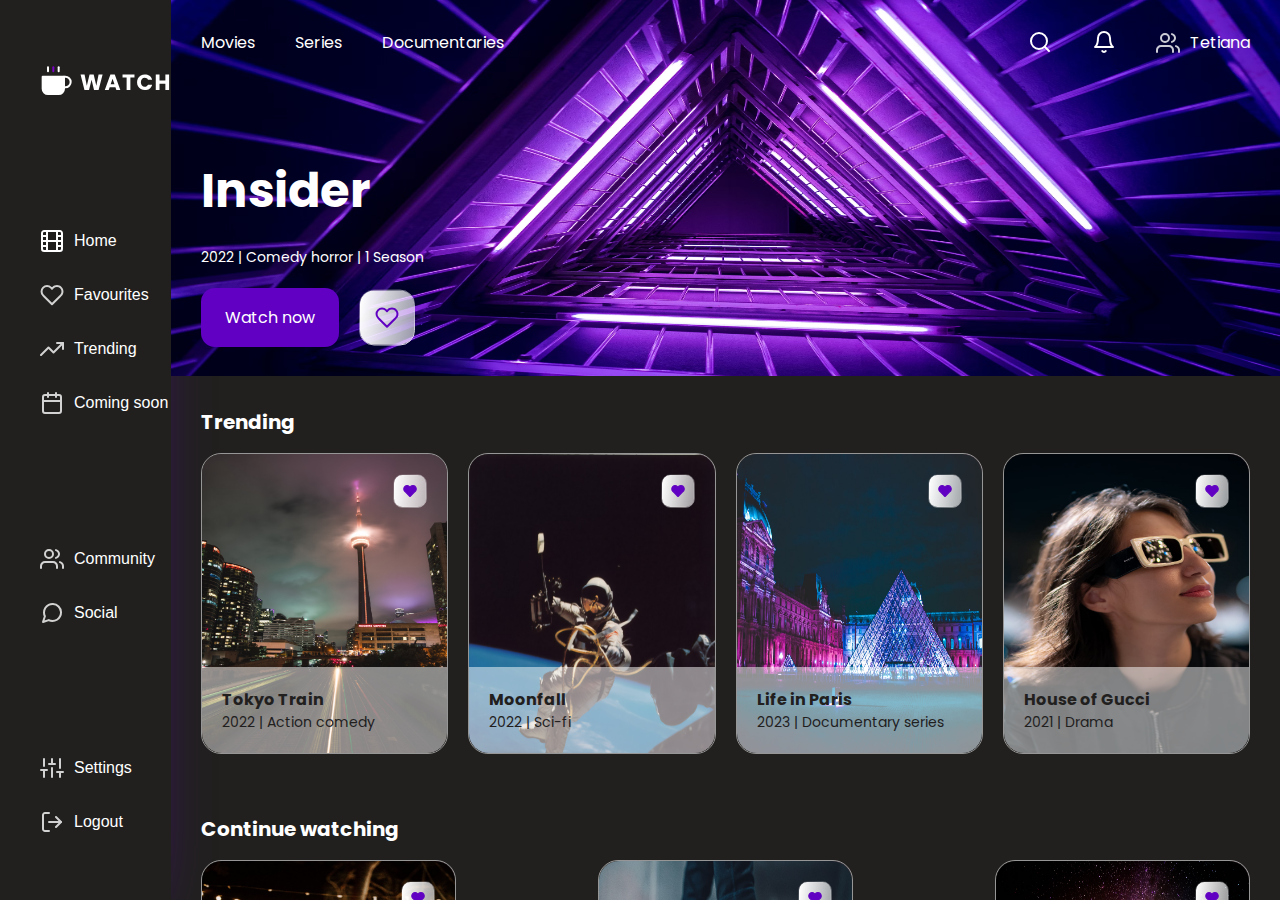
==== index.html @ 1ca27b50 "first commit" ====
<!DOCTYPE html>
<html lang="pt-br">

<head>
    <meta charset="UTF-8">
    <meta name="viewport" content="width=device-width, initial-scale=1.0">
    <link rel="preconnect" href="https://fonts.googleapis.com">
    <link rel="preconnect" href="https://fonts.gstatic.com" crossorigin>
    <link href="https://fonts.googleapis.com/css2?family=Poppins:wght@400;500&display=swap" rel="stylesheet">
    <link rel="stylesheet" href="./src/styles/style.css">
    <title>Watch</title>
</head>

<body>
    <div class="container">
        <div class="sidebar">
            <nav>
                <ul>
                    <li><a href="#"><img src="./src/img/logo.svg" alt="Logotipo Watch"></a></li>
                </ul>
                <ul>
                    <li><a href="#"><img src="./src/img/icons/film.svg" alt="icon filme">
                            <p> Home</p>
                        </a></li>
                    <li><a href="#"><img src="./src/img/icons/heart.svg" alt="icon coracao">
                            <p> Favourites</p>
                        </a></li>
                    <li><a href="#"><img src="./src/img/icons/trending-up.svg" alt="icon trending"> Trending</a></li>
                    <li><a href="#"><img src="./src/img/icons/calendar.svg" alt="icon calendar"> Coming soon</a></li>
                </ul>
                <ul>
                    <li><a href="#"><img src="./src/img/icons/users.svg" alt="icon users"> Community</a></li>
                    <li><a href="#"><img src="./src/img/icons/message-circle.svg" alt="icon message"> Social</a></li>
                </ul>
                <ul>
                    <li><a href="#"><img src="./src/img/icons/sliders.svg" alt="icon users"> Settings</a></li>
                    <li><a href="#"><img src="./src/img/icons/log-out.svg" alt="icon message"> Logout</a></li>
                </ul>
            </nav>
        </div>
        <main class="content">
            <section class="banner">
                <header class="menus">
                    <ul>
                        <li><a href="#">Movies</a></li>
                        <li><a href="#">Series</a></li>
                        <li><a href="#">Documentaries</a></li>
                    </ul>
                    <ul>
                        <li><a href="#"><img src="./src/img/icons/search.svg" alt="icon users"></a></li>
                        <li><a href="#"><img src="./src/img/icons/bell.svg" alt="icon message"></a></li>
                        <li><a href="#"><img src="./src/img/icons/users.svg" alt="icon message">
                                <p>Tetiana</p>
                            </a></li>
                    </ul>
                </header>
                <article class="filme-selecionado">
                    <h1>Insider</h1>
                    <p>2022 | Comedy horror | 1 Season</p>
                    <div class="buttons">
                        <a href="#">Watch now</a>
                        <img src="./src/img/icons/like.svg" alt="like icon">
                    </div>
                </article>
            </section>
            <section class="trending">
                <h2>Trending</h2>
                <div class="cards">

                    <article class="card">
                        <img class="backgroundImage" src="./src/img/pista.avif" alt="">
                        <a class="botao-like" href="#"><img src="./src/img/icons/likeButton.svg"
                                alt="Botao de like"></a>
                        <div class="description">
                            <h3>Tokyo Train</h3>
                            <p>2022 | Action comedy</p>
                        </div>
                    </article>

                    <article class="card">
                        <img class="backgroundImage" src="./src/img/astronalta.avif" alt="">
                        <a class="botao-like" href="#"><img src="./src/img/icons/likeButton.svg"
                                alt="Botao de like"></a>
                        <div class="description">
                            <h3>Moonfall</h3>
                            <p>2022 | Sci-fi</p>
                        </div>
                    </article>


                    <article class="card">
                        <img class="backgroundImage" src="./src/img/louvre.avif" alt="">
                        <a class="botao-like" href="#"><img src="./src/img/icons/likeButton.svg"
                                alt="Botao de like"></a>
                        <div class="description">
                            <h3>Life in Paris</h3>
                            <p>2023 | Documentary series</p>
                        </div>
                    </article>

                    <article class="card">
                        <img class="backgroundImage" src="./src/img/mulher-oculos.avif" alt="">
                        <a class="botao-like" href="#"><img src="./src/img/icons/likeButton.svg"
                                alt="Botao de like"></a>
                        <div class="description">
                            <h3>House of Gucci</h3>
                            <p>2021 | Drama</p>
                        </div>
                    </article>





                </div>
            </section>
            <section class="trending">
                <h2>Continue watching</h2>
                <div class="cards">
                    <article class="card">
                        <img class="backgroundImage" src="./src/img/casal.avif" alt="">
                        <a class="botao-like" href="#"><img src="./src/img/icons/likeButton.svg"
                                alt="Botao de like"></a>
                        <div class="description">
                            <h3>Tokyo Train</h3>
                            <p>2022 | Action comedy</p>
                        </div>
                    </article>
                    <article class="card">
                        <img class="backgroundImage" src="./src/img/skate.avif" alt="">
                        <a class="botao-like" href="#"><img src="./src/img/icons/likeButton.svg"
                                alt="Botao de like"></a>
                        <div class="description">
                            <h3>Moonfall</h3>
                            <p>2022 | Sci-fi</p>
                        </div>
                    </article>
                    <article class="card">
                        <img class="backgroundImage" src="./src/img/espaco.avif" alt="">
                        <a class="botao-like" href="#"><img src="./src/img/icons/likeButton.svg"
                                alt="Botao de like"></a>
                        <div class="description">
                            <h3>Life in Paris</h3>
                            <p>2023 | Documentary series</p>
                        </div>
                    </article>
                </div>
            </section>
        </main>
    </div>
</body>

</html>
---- src/styles/style.css ----
@import url('./resete.css');

:root {
    --purple: #6100C2;
    --light-purple: #7900C2;
    --dark: #21201E;
    --white: #FFFFFF;
    --gray: #969696;
}

html,
body {
    height: 100%;
    background-color: var(--dark);
}

.container {
    display: flex;
    height: 100%;
}

.sidebar {
    box-shadow: -40px 0px 73px #6100C2;
    width: 15%;
}

.sidebar nav {
    height: 100%;
    display: flex;
    flex-direction: column;
    justify-content: space-around;
}

.sidebar nav ul {
    margin-left: 40px;
    display: flex;
    flex-direction: column;
    gap: 30px;
}

.sidebar nav ul li {
    display: flex;
}

.sidebar nav ul li a {
    display: flex;
    gap: 10px;
    align-items: center;
    color: var(--white);
    font-size: 16px;
}

.sidebar nav ul li a:hover {
    font-weight: bold;
}

.content {
    overflow-y: auto;
    max-height: 100vh;
    width: 100%;
}

.banner {
    display: flex;
    flex-direction: column;
    padding: 30px;
    color: var(--white);
    font-family: 'Poppins', sans-serif;
    background: url('./../img/backgroundImage.avif');
    background-size: 100% 376px;
    background-repeat: no-repeat;
    width: 100%;
}

.menus {
    display: flex;
    justify-content: space-between;
    align-items: center;
}

.menus ul {
    display: flex;
    gap: 40px;
}

.menus ul li a {
    display: flex;
    gap: 10px;
    align-items: center;
}

.filme-selecionado {
    display: flex;
    margin-top: 100px;
    font-family: 'Poppins', sans-serif;
    gap: 20px;
    flex-direction: column;
}

.filme-selecionado h1 {
    font-size: 48px;
    font-weight: bolder;
}

.filme-selecionado p {
    font-size: 14px;
}

.filme-selecionado .buttons {
    display: flex;
    gap: 20px;
}

.filme-selecionado .buttons a {
    padding: 17px 24px;
    background-color: var(--purple);
    color: var(--white);
    border-radius: 14px;
}


/* trends */

.trending {
    padding: 30px;
    color: var(--white);
    font-family: 'Poppins', sans-serif;
}

.trending h2 {
    font-size: 20px;
    margin-bottom: 16px;
}

.trending .cards {
    display: flex;
    justify-content: space-between;
    gap: 20px;
}

.trending .cards .card {
    position: relative;
    width: 255px;
    height: 301px;
    background: url('./../img/pista.avif') no-repeat center / cover;
    border-radius: 20px;
    border: 1px solid var(--gray);
}

.trending .cards .card .backgroundImage {
    width: 100%;
    height: 100%;
    z-index: -1;
    border-radius: 20px;
}

.trending .cards .card .botao-like {
    position: absolute;
    right: 20px;
    top: 20px;
}

.trending .cards .card .description {
    position: absolute;
    bottom: 0px;
    width: 100%;
    height: 86px;
    padding: 20px;
    background-color: rgba(255, 255, 255, 0.5);
    border-radius: 0 0 20px 20px;
    /* filter: blur(20px); */
}

.trending .cards .card .description h3 {
    font-size: 16px;
    color: var(--dark);
}

.trending .cards .card .description p {
    font-size: 14px;
    color: var(--dark);
}
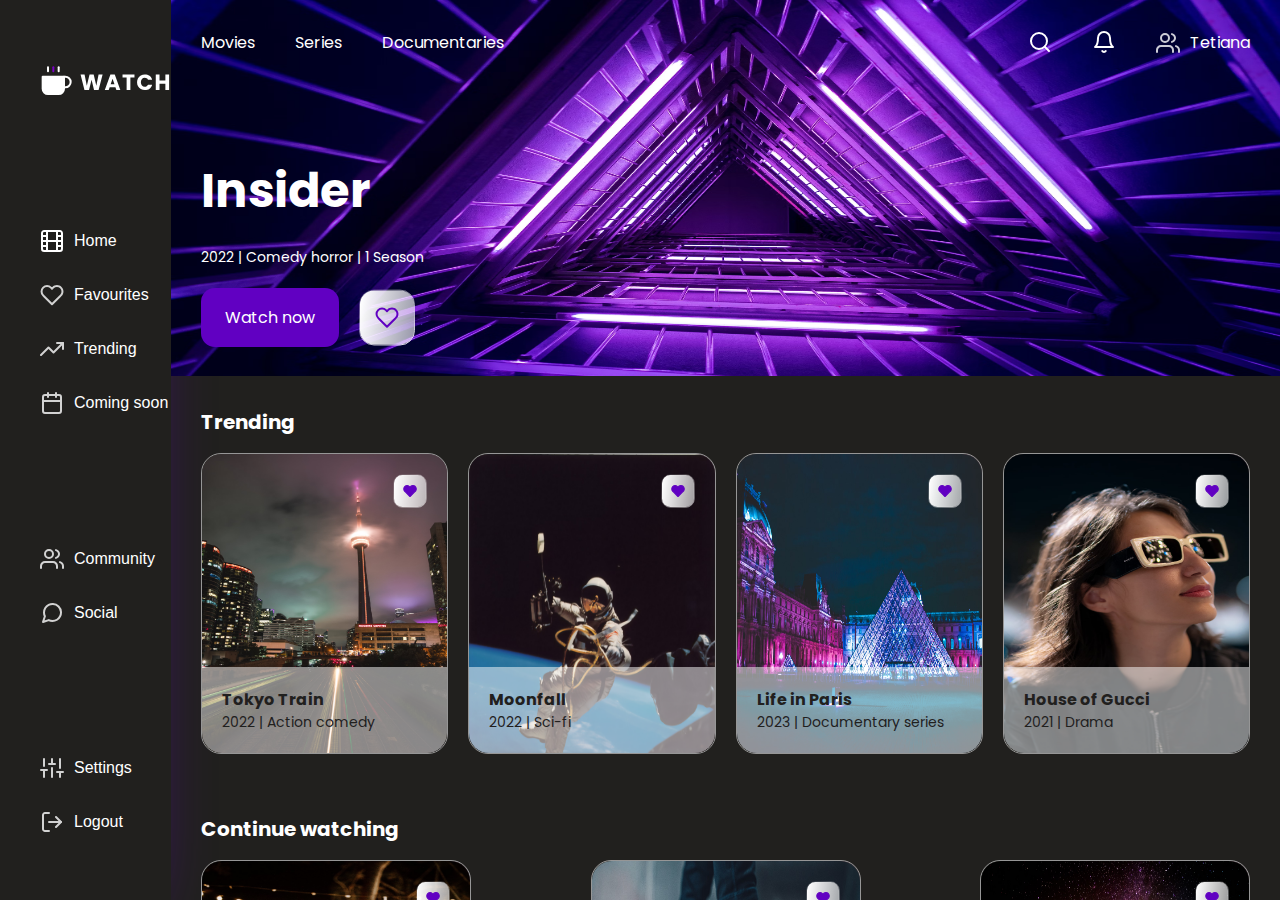
==== commit 0e7b0340: "ajsutes" ====
--- a/index.html
+++ b/index.html
@@ -1,3 +1,4 @@
+<!-- https://www.figma.com/file/jddOmf5Vt62DYw56huKoHR/Movie-Streaming-Web-App-UI-(Community)?type=design&node-id=0-1&mode=design&t=sdcqLfSur5XAWLbe-0 -->
 <!DOCTYPE html>
 <html lang="pt-br">
 
@@ -16,25 +17,30 @@
         <div class="sidebar">
             <nav>
                 <ul>
-                    <li><a href="#"><img src="./src/img/logo.svg" alt="Logotipo Watch"></a></li>
+                    <li><a href="index.html"><img src="./src/img/logo.svg" alt="Logotipo Watch"></a></li>
                 </ul>
                 <ul>
-                    <li><a href="#"><img src="./src/img/icons/film.svg" alt="icon filme">
+                    <li><a href="index.html"><img src="./src/img/icons/film.svg" alt="icon filme">
                             <p> Home</p>
                         </a></li>
-                    <li><a href="#"><img src="./src/img/icons/heart.svg" alt="icon coracao">
+                    <li><a href="favourites.html"><img src="./src/img/icons/heart.svg" alt="icon coracao">
                             <p> Favourites</p>
                         </a></li>
-                    <li><a href="#"><img src="./src/img/icons/trending-up.svg" alt="icon trending"> Trending</a></li>
-                    <li><a href="#"><img src="./src/img/icons/calendar.svg" alt="icon calendar"> Coming soon</a></li>
+                    <li><a href="trending.html"><img src="./src/img/icons/trending-up.svg" alt="icon trending">
+                            Trending</a></li>
+                    <li><a href="calendar.html"><img src="./src/img/icons/calendar.svg" alt="icon calendar"> Coming
+                            soon</a></li>
                 </ul>
                 <ul>
-                    <li><a href="#"><img src="./src/img/icons/users.svg" alt="icon users"> Community</a></li>
-                    <li><a href="#"><img src="./src/img/icons/message-circle.svg" alt="icon message"> Social</a></li>
+                    <li><a href="community.html"><img src="./src/img/icons/users.svg" alt="icon users"> Community</a>
+                    </li>
+                    <li><a href="social.html"><img src="./src/img/icons/message-circle.svg" alt="icon message">
+                            Social</a></li>
                 </ul>
                 <ul>
-                    <li><a href="#"><img src="./src/img/icons/sliders.svg" alt="icon users"> Settings</a></li>
-                    <li><a href="#"><img src="./src/img/icons/log-out.svg" alt="icon message"> Logout</a></li>
+                    <li><a href="settings.html"><img src="./src/img/icons/sliders.svg" alt="icon users"> Settings</a>
+                    </li>
+                    <li><a href="logout.html"><img src="./src/img/icons/log-out.svg" alt="icon message"> Logout</a></li>
                 </ul>
             </nav>
         </div>
@@ -42,14 +48,14 @@
             <section class="banner">
                 <header class="menus">
                     <ul>
-                        <li><a href="#">Movies</a></li>
-                        <li><a href="#">Series</a></li>
-                        <li><a href="#">Documentaries</a></li>
+                        <li><a href="movies.html">Movies</a></li>
+                        <li><a href="series.html">Series</a></li>
+                        <li><a href="documentaries.html">Documentaries</a></li>
                     </ul>
                     <ul>
                         <li><a href="#"><img src="./src/img/icons/search.svg" alt="icon users"></a></li>
                         <li><a href="#"><img src="./src/img/icons/bell.svg" alt="icon message"></a></li>
-                        <li><a href="#"><img src="./src/img/icons/users.svg" alt="icon message">
+                        <li><a href="logout.html"><img src="./src/img/icons/users.svg" alt="icon message">
                                 <p>Tetiana</p>
                             </a></li>
                     </ul>
@@ -58,7 +64,7 @@
                     <h1>Insider</h1>
                     <p>2022 | Comedy horror | 1 Season</p>
                     <div class="buttons">
-                        <a href="#">Watch now</a>
+                        <a href="play-action.html">Watch now</a>
                         <img src="./src/img/icons/like.svg" alt="like icon">
                     </div>
                 </article>
--- a/src/styles/style.css
+++ b/src/styles/style.css
@@ -140,7 +140,7 @@
 
 .trending .cards .card {
     position: relative;
-    width: 255px;
+    width: 270px;
     height: 301px;
     background: url('./../img/pista.avif') no-repeat center / cover;
     border-radius: 20px;
